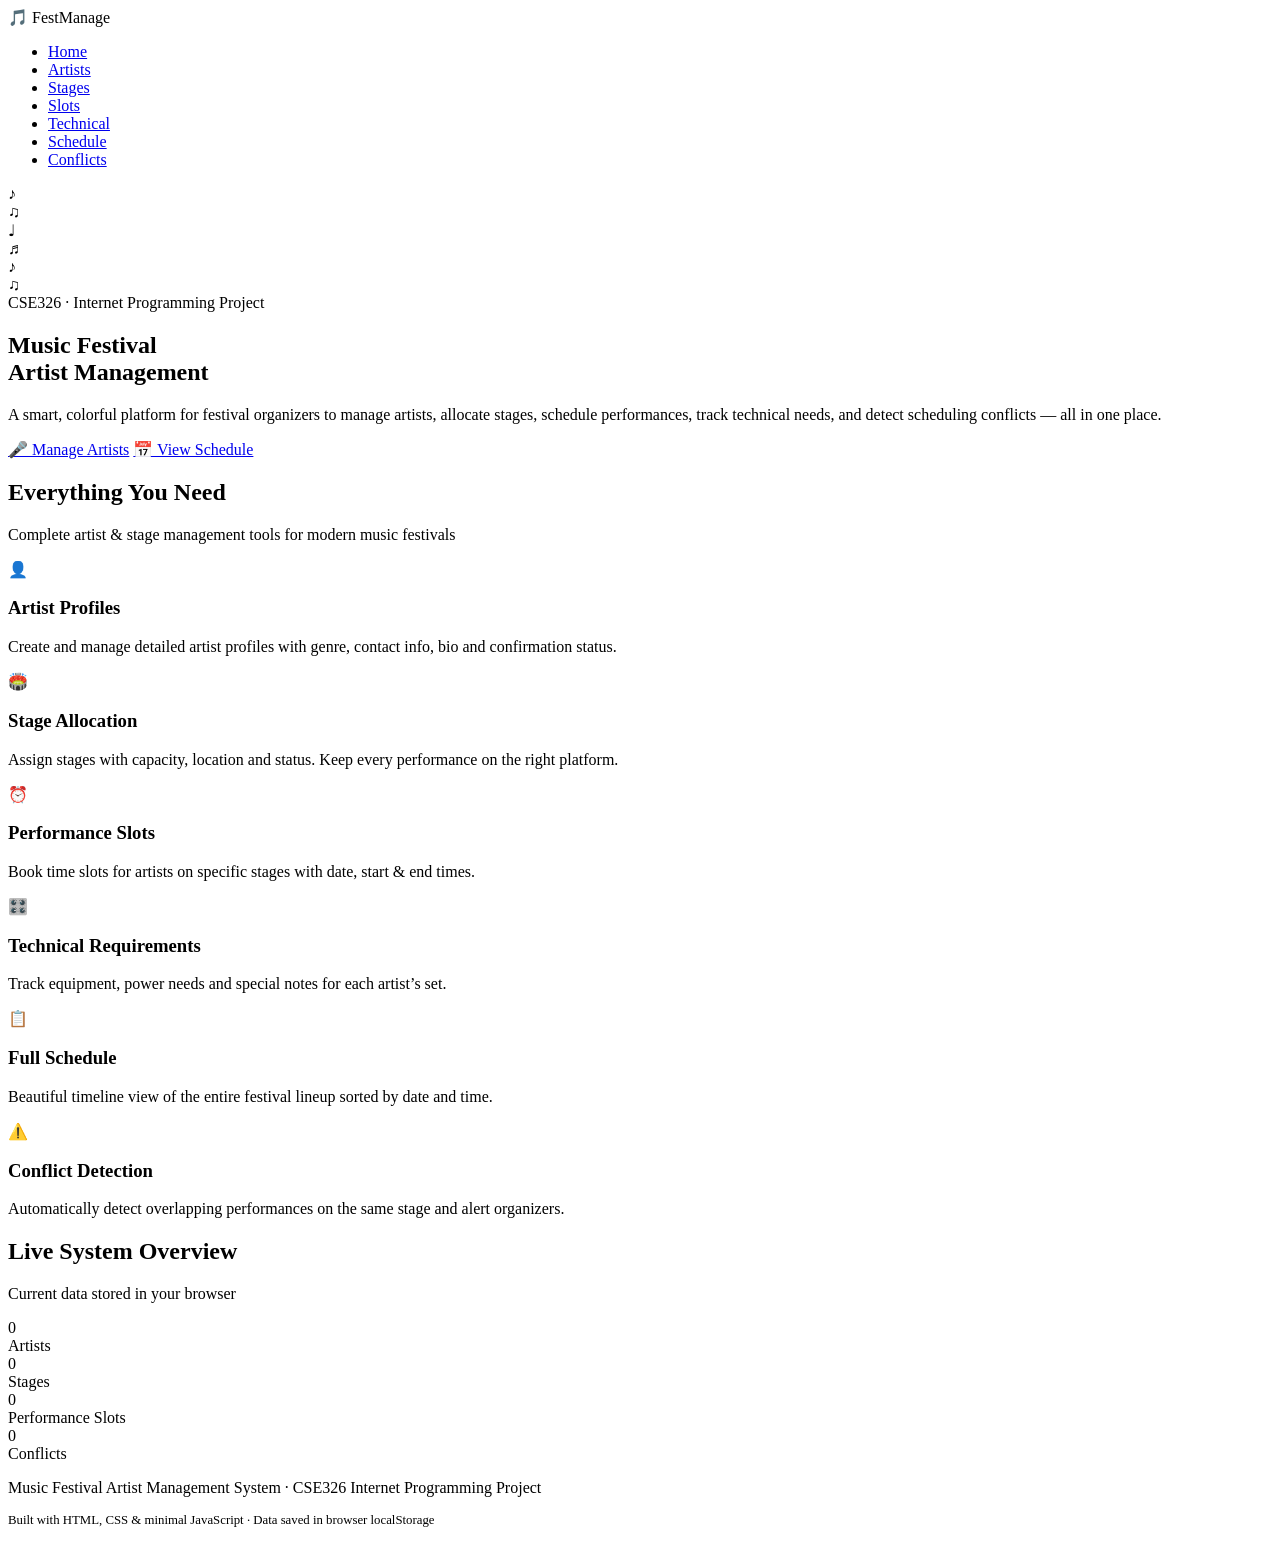
==== index.html @ 082f0dae "Add files via upload" ====
<!DOCTYPE html>
<html lang="en">
<head>
    <meta charset="UTF-8">
    <meta name="viewport" content="width=device-width, initial-scale=1.0">
    <title>Music Festival Artist Management System | CSE326 Project</title>
    <link rel="stylesheet" href="css/style.css">
</head>
<body>
    <div class="bg-animation"></div>

    <!-- Navigation -->
    <nav class="navbar">
        <div class="logo"><span>🎵</span> FestManage</div>
        <ul class="nav-links">
            <li><a href="index.html" class="active">Home</a></li>
            <li><a href="artists.html">Artists</a></li>
            <li><a href="stages.html">Stages</a></li>
            <li><a href="slots.html">Slots</a></li>
            <li><a href="technical.html">Technical</a></li>
            <li><a href="schedule.html">Schedule</a></li>
            <li><a href="conflicts.html">Conflicts</a></li>
        </ul>
        <div class="menu-toggle" onclick="toggleMenu()">
            <span></span><span></span><span></span>
        </div>
    </nav>

    <!-- Hero Section -->
    <section class="hero">
        <div class="music-notes">
            <div class="note">♪</div>
            <div class="note">♫</div>
            <div class="note">♩</div>
            <div class="note">♬</div>
            <div class="note">♪</div>
            <div class="note">♫</div>
        </div>

        <div class="hero-badge">CSE326 · Internet Programming Project</div>
        <h1>Music Festival<br>Artist Management</h1>
        <p>
            A smart, colorful platform for festival organizers to manage artists, 
            allocate stages, schedule performances, track technical needs, 
            and detect scheduling conflicts — all in one place.
        </p>
        <div class="hero-buttons">
            <a href="artists.html" class="btn btn-primary">🎤 Manage Artists</a>
            <a href="schedule.html" class="btn btn-secondary">📅 View Schedule</a>
        </div>
    </section>

    <!-- Features -->
    <section class="section">
        <div class="section-header">
            <h2>Everything You Need</h2>
            <p>Complete artist & stage management tools for modern music festivals</p>
        </div>

        <div class="features-grid">
            <div class="feature-card">
                <div class="feature-icon">👤</div>
                <h3>Artist Profiles</h3>
                <p>Create and manage detailed artist profiles with genre, contact info, bio and confirmation status.</p>
            </div>
            <div class="feature-card">
                <div class="feature-icon">🏟️</div>
                <h3>Stage Allocation</h3>
                <p>Assign stages with capacity, location and status. Keep every performance on the right platform.</p>
            </div>
            <div class="feature-card">
                <div class="feature-icon">⏰</div>
                <h3>Performance Slots</h3>
                <p>Book time slots for artists on specific stages with date, start & end times.</p>
            </div>
            <div class="feature-card">
                <div class="feature-icon">🎛️</div>
                <h3>Technical Requirements</h3>
                <p>Track equipment, power needs and special notes for each artist’s set.</p>
            </div>
            <div class="feature-card">
                <div class="feature-icon">📋</div>
                <h3>Full Schedule</h3>
                <p>Beautiful timeline view of the entire festival lineup sorted by date and time.</p>
            </div>
            <div class="feature-card">
                <div class="feature-icon">⚠️</div>
                <h3>Conflict Detection</h3>
                <p>Automatically detect overlapping performances on the same stage and alert organizers.</p>
            </div>
        </div>
    </section>

    <!-- Quick Stats Preview -->
    <section class="section" style="padding-top:0">
        <div class="section-header">
            <h2>Live System Overview</h2>
            <p>Current data stored in your browser</p>
        </div>
        <div class="stats-row">
            <div class="stat-card">
                <div class="stat-number" id="stat-artists">0</div>
                <div class="stat-label">Artists</div>
            </div>
            <div class="stat-card">
                <div class="stat-number" id="stat-stages">0</div>
                <div class="stat-label">Stages</div>
            </div>
            <div class="stat-card">
                <div class="stat-number" id="stat-slots">0</div>
                <div class="stat-label">Performance Slots</div>
            </div>
            <div class="stat-card">
                <div class="stat-number" id="stat-conflicts">0</div>
                <div class="stat-label">Conflicts</div>
            </div>
        </div>
    </section>

    <footer>
        <p>Music Festival Artist Management System · CSE326 Internet Programming Project</p>
        <p style="margin-top:0.4rem;font-size:0.8rem">Built with HTML, CSS & minimal JavaScript · Data saved in browser localStorage</p>
    </footer>

    <div id="toast" class="toast"></div>
    <script src="js/app.js"></script>
</body>
</html>
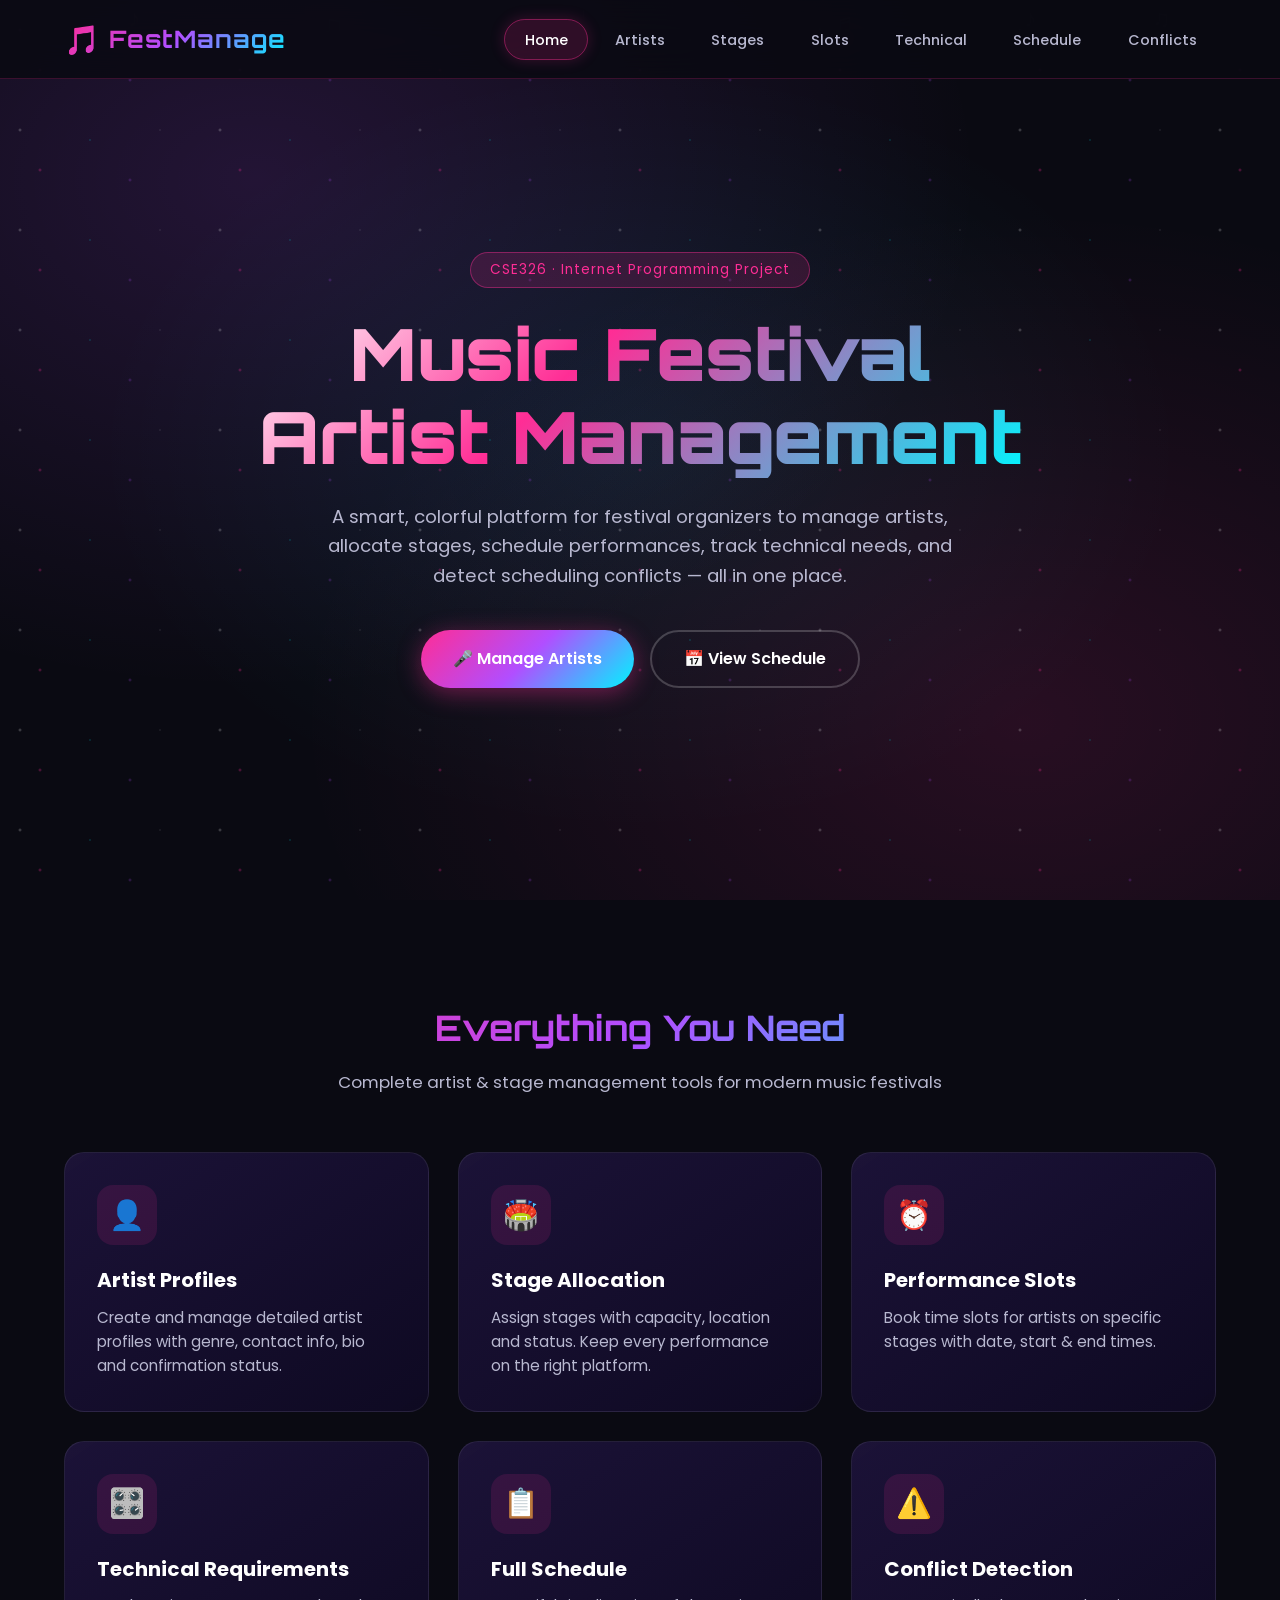
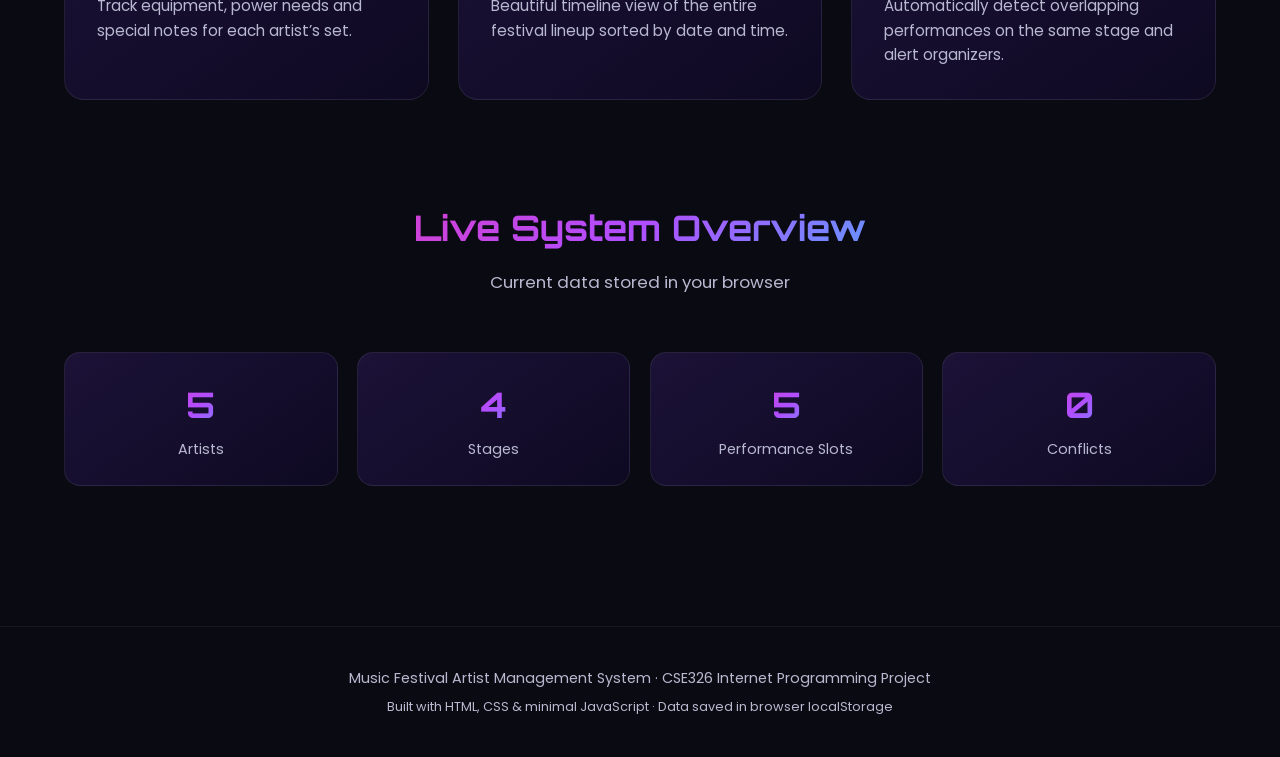
==== commit 843dd3a9: "update" ====
--- a/index.html
+++ b/index.html
@@ -4,7 +4,7 @@
     <meta charset="UTF-8">
     <meta name="viewport" content="width=device-width, initial-scale=1.0">
     <title>Music Festival Artist Management System | CSE326 Project</title>
-    <link rel="stylesheet" href="css/style.css">
+    <link rel="stylesheet" href="style.css">
 </head>
 <body>
     <div class="bg-animation"></div>
@@ -123,6 +123,6 @@
     </footer>
 
     <div id="toast" class="toast"></div>
-    <script src="js/app.js"></script>
+    <script src="app.js"></script>
 </body>
 </html>
--- a/style.css
+++ b/style.css
@@ -0,0 +1,883 @@
+/* ============================================
+   MUSIC FESTIVAL ARTIST MANAGEMENT SYSTEM
+   CSE326 - Internet Programming Project
+   Beautiful Neon Festival Theme
+============================================ */
+
+@import url('https://fonts.googleapis.com/css2?family=Poppins:wght@300;400;500;600;700;800&family=Orbitron:wght@500;700;900&display=swap');
+
+:root {
+    --bg-dark: #0a0a12;
+    --bg-card: rgba(20, 15, 40, 0.75);
+    --bg-glass: rgba(255, 255, 255, 0.05);
+    --neon-pink: #ff2d95;
+    --neon-cyan: #00f5ff;
+    --neon-purple: #b14eff;
+    --neon-orange: #ff6b35;
+    --neon-yellow: #ffe66d;
+    --text-primary: #ffffff;
+    --text-secondary: #b8b8d0;
+    --border-glow: rgba(255, 45, 149, 0.3);
+    --success: #00e676;
+    --warning: #ffab00;
+    --danger: #ff1744;
+    --gradient-main: linear-gradient(135deg, #ff2d95, #b14eff, #00f5ff);
+    --gradient-card: linear-gradient(145deg, rgba(30, 20, 60, 0.9), rgba(15, 10, 35, 0.95));
+    --shadow-neon: 0 0 20px rgba(255, 45, 149, 0.4);
+    --shadow-cyan: 0 0 20px rgba(0, 245, 255, 0.3);
+}
+
+* {
+    margin: 0;
+    padding: 0;
+    box-sizing: border-box;
+}
+
+html {
+    scroll-behavior: smooth;
+}
+
+body {
+    font-family: 'Poppins', sans-serif;
+    background: var(--bg-dark);
+    color: var(--text-primary);
+    min-height: 100vh;
+    overflow-x: hidden;
+    line-height: 1.6;
+}
+
+/* Animated Background */
+.bg-animation {
+    position: fixed;
+    top: 0;
+    left: 0;
+    width: 100%;
+    height: 100%;
+    z-index: -1;
+    background: 
+        radial-gradient(ellipse at 20% 20%, rgba(177, 78, 255, 0.15) 0%, transparent 50%),
+        radial-gradient(ellipse at 80% 80%, rgba(255, 45, 149, 0.12) 0%, transparent 50%),
+        radial-gradient(ellipse at 50% 50%, rgba(0, 245, 255, 0.08) 0%, transparent 60%),
+        var(--bg-dark);
+}
+
+.bg-animation::before {
+    content: '';
+    position: absolute;
+    width: 100%;
+    height: 100%;
+    background-image: 
+        radial-gradient(2px 2px at 20px 30px, rgba(255,255,255,0.3), transparent),
+        radial-gradient(2px 2px at 40px 70px, rgba(255,45,149,0.4), transparent),
+        radial-gradient(1px 1px at 90px 40px, rgba(0,245,255,0.4), transparent),
+        radial-gradient(2px 2px at 130px 80px, rgba(177,78,255,0.3), transparent),
+        radial-gradient(1px 1px at 160px 30px, rgba(255,255,255,0.2), transparent);
+    background-size: 200px 100px;
+    animation: twinkle 8s linear infinite;
+}
+
+@keyframes twinkle {
+    0%, 100% { opacity: 0.6; }
+    50% { opacity: 1; }
+}
+
+/* ========== NAVIGATION ========== */
+.navbar {
+    position: fixed;
+    top: 0;
+    left: 0;
+    width: 100%;
+    padding: 1rem 5%;
+    display: flex;
+    justify-content: space-between;
+    align-items: center;
+    background: rgba(10, 10, 18, 0.85);
+    backdrop-filter: blur(20px);
+    border-bottom: 1px solid rgba(255, 45, 149, 0.2);
+    z-index: 1000;
+    transition: all 0.3s ease;
+}
+
+.logo {
+    font-family: 'Orbitron', sans-serif;
+    font-size: 1.5rem;
+    font-weight: 700;
+    background: var(--gradient-main);
+    -webkit-background-clip: text;
+    -webkit-text-fill-color: transparent;
+    background-clip: text;
+    letter-spacing: 1px;
+    display: flex;
+    align-items: center;
+    gap: 0.5rem;
+}
+
+.logo span {
+    font-size: 1.8rem;
+}
+
+.nav-links {
+    display: flex;
+    gap: 0.5rem;
+    list-style: none;
+}
+
+.nav-links a {
+    color: var(--text-secondary);
+    text-decoration: none;
+    padding: 0.6rem 1.2rem;
+    border-radius: 50px;
+    font-size: 0.9rem;
+    font-weight: 500;
+    transition: all 0.3s ease;
+    position: relative;
+}
+
+.nav-links a:hover,
+.nav-links a.active {
+    color: var(--text-primary);
+    background: rgba(255, 45, 149, 0.15);
+    box-shadow: 0 0 15px rgba(255, 45, 149, 0.2);
+}
+
+.nav-links a.active {
+    border: 1px solid rgba(255, 45, 149, 0.4);
+}
+
+.menu-toggle {
+    display: none;
+    flex-direction: column;
+    gap: 5px;
+    cursor: pointer;
+    padding: 5px;
+}
+
+.menu-toggle span {
+    width: 25px;
+    height: 3px;
+    background: var(--neon-pink);
+    border-radius: 3px;
+    transition: 0.3s;
+}
+
+/* ========== HERO SECTION ========== */
+.hero {
+    min-height: 100vh;
+    display: flex;
+    flex-direction: column;
+    justify-content: center;
+    align-items: center;
+    text-align: center;
+    padding: 120px 5% 80px;
+    position: relative;
+}
+
+.hero-badge {
+    display: inline-block;
+    padding: 0.4rem 1.2rem;
+    background: rgba(255, 45, 149, 0.15);
+    border: 1px solid rgba(255, 45, 149, 0.4);
+    border-radius: 50px;
+    font-size: 0.85rem;
+    color: var(--neon-pink);
+    margin-bottom: 1.5rem;
+    letter-spacing: 1px;
+    animation: pulse-glow 2s ease-in-out infinite;
+}
+
+@keyframes pulse-glow {
+    0%, 100% { box-shadow: 0 0 10px rgba(255, 45, 149, 0.3); }
+    50% { box-shadow: 0 0 25px rgba(255, 45, 149, 0.6); }
+}
+
+.hero h1 {
+    font-family: 'Orbitron', sans-serif;
+    font-size: clamp(2.5rem, 6vw, 4.5rem);
+    font-weight: 900;
+    line-height: 1.15;
+    margin-bottom: 1.5rem;
+    background: linear-gradient(135deg, #fff 0%, #ff2d95 40%, #00f5ff 100%);
+    -webkit-background-clip: text;
+    -webkit-text-fill-color: transparent;
+    background-clip: text;
+}
+
+.hero p {
+    font-size: 1.15rem;
+    color: var(--text-secondary);
+    max-width: 650px;
+    margin-bottom: 2.5rem;
+}
+
+.hero-buttons {
+    display: flex;
+    gap: 1rem;
+    flex-wrap: wrap;
+    justify-content: center;
+}
+
+.btn {
+    display: inline-flex;
+    align-items: center;
+    gap: 0.5rem;
+    padding: 0.9rem 2rem;
+    border-radius: 50px;
+    font-weight: 600;
+    font-size: 1rem;
+    text-decoration: none;
+    cursor: pointer;
+    border: none;
+    transition: all 0.3s ease;
+    font-family: 'Poppins', sans-serif;
+}
+
+.btn-primary {
+    background: var(--gradient-main);
+    color: white;
+    box-shadow: 0 5px 25px rgba(255, 45, 149, 0.4);
+}
+
+.btn-primary:hover {
+    transform: translateY(-3px);
+    box-shadow: 0 8px 35px rgba(255, 45, 149, 0.6);
+}
+
+.btn-secondary {
+    background: transparent;
+    color: var(--text-primary);
+    border: 2px solid rgba(255, 255, 255, 0.2);
+}
+
+.btn-secondary:hover {
+    border-color: var(--neon-cyan);
+    color: var(--neon-cyan);
+    box-shadow: var(--shadow-cyan);
+}
+
+.btn-sm {
+    padding: 0.5rem 1.2rem;
+    font-size: 0.85rem;
+}
+
+.btn-success {
+    background: linear-gradient(135deg, #00c853, #00e676);
+    color: white;
+}
+
+.btn-danger {
+    background: linear-gradient(135deg, #ff1744, #ff5252);
+    color: white;
+}
+
+.btn-warning {
+    background: linear-gradient(135deg, #ff6b35, #ffab00);
+    color: white;
+}
+
+/* Floating Music Notes Animation */
+.music-notes {
+    position: absolute;
+    width: 100%;
+    height: 100%;
+    top: 0;
+    left: 0;
+    pointer-events: none;
+    overflow: hidden;
+}
+
+.note {
+    position: absolute;
+    font-size: 1.5rem;
+    opacity: 0.15;
+    animation: float-up 12s linear infinite;
+}
+
+.note:nth-child(1) { left: 10%; animation-delay: 0s; }
+.note:nth-child(2) { left: 25%; animation-delay: 2s; font-size: 2rem; }
+.note:nth-child(3) { left: 45%; animation-delay: 4s; }
+.note:nth-child(4) { left: 65%; animation-delay: 1s; font-size: 1.8rem; }
+.note:nth-child(5) { left: 80%; animation-delay: 3s; }
+.note:nth-child(6) { left: 90%; animation-delay: 5s; }
+
+@keyframes float-up {
+    0% { transform: translateY(100vh) rotate(0deg); opacity: 0; }
+    10% { opacity: 0.2; }
+    90% { opacity: 0.15; }
+    100% { transform: translateY(-20vh) rotate(360deg); opacity: 0; }
+}
+
+/* ========== FEATURES SECTION ========== */
+.section {
+    padding: 100px 5%;
+    max-width: 1400px;
+    margin: 0 auto;
+}
+
+.section-header {
+    text-align: center;
+    margin-bottom: 3.5rem;
+}
+
+.section-header h2 {
+    font-family: 'Orbitron', sans-serif;
+    font-size: 2.2rem;
+    margin-bottom: 0.8rem;
+    background: var(--gradient-main);
+    -webkit-background-clip: text;
+    -webkit-text-fill-color: transparent;
+    background-clip: text;
+}
+
+.section-header p {
+    color: var(--text-secondary);
+    font-size: 1.05rem;
+}
+
+.features-grid {
+    display: grid;
+    grid-template-columns: repeat(auto-fit, minmax(280px, 1fr));
+    gap: 1.8rem;
+}
+
+.feature-card {
+    background: var(--gradient-card);
+    border: 1px solid rgba(255, 255, 255, 0.08);
+    border-radius: 20px;
+    padding: 2rem;
+    transition: all 0.4s ease;
+    position: relative;
+    overflow: hidden;
+}
+
+.feature-card::before {
+    content: '';
+    position: absolute;
+    top: 0;
+    left: 0;
+    width: 100%;
+    height: 3px;
+    background: var(--gradient-main);
+    transform: scaleX(0);
+    transition: transform 0.4s ease;
+}
+
+.feature-card:hover {
+    transform: translateY(-8px);
+    border-color: rgba(255, 45, 149, 0.3);
+    box-shadow: 0 15px 40px rgba(0, 0, 0, 0.4), var(--shadow-neon);
+}
+
+.feature-card:hover::before {
+    transform: scaleX(1);
+}
+
+.feature-icon {
+    width: 60px;
+    height: 60px;
+    border-radius: 16px;
+    display: flex;
+    align-items: center;
+    justify-content: center;
+    font-size: 1.8rem;
+    margin-bottom: 1.2rem;
+    background: rgba(255, 45, 149, 0.12);
+}
+
+.feature-card h3 {
+    font-size: 1.25rem;
+    margin-bottom: 0.6rem;
+}
+
+.feature-card p {
+    color: var(--text-secondary);
+    font-size: 0.95rem;
+}
+
+/* ========== PAGE LAYOUT (Dashboard style) ========== */
+.page-container {
+    padding: 100px 5% 60px;
+    max-width: 1400px;
+    margin: 0 auto;
+    min-height: 100vh;
+}
+
+.page-title {
+    display: flex;
+    justify-content: space-between;
+    align-items: center;
+    margin-bottom: 2rem;
+    flex-wrap: wrap;
+    gap: 1rem;
+}
+
+.page-title h1 {
+    font-family: 'Orbitron', sans-serif;
+    font-size: 2rem;
+    background: var(--gradient-main);
+    -webkit-background-clip: text;
+    -webkit-text-fill-color: transparent;
+    background-clip: text;
+}
+
+/* ========== CARDS & GRIDS ========== */
+.card-grid {
+    display: grid;
+    grid-template-columns: repeat(auto-fill, minmax(300px, 1fr));
+    gap: 1.5rem;
+}
+
+.artist-card, .stage-card, .slot-card, .tech-card {
+    background: var(--gradient-card);
+    border: 1px solid rgba(255, 255, 255, 0.08);
+    border-radius: 18px;
+    padding: 1.5rem;
+    transition: all 0.3s ease;
+    position: relative;
+}
+
+.artist-card:hover, .stage-card:hover {
+    transform: translateY(-5px);
+    border-color: rgba(0, 245, 255, 0.3);
+    box-shadow: var(--shadow-cyan);
+}
+
+.artist-avatar {
+    width: 70px;
+    height: 70px;
+    border-radius: 50%;
+    background: var(--gradient-main);
+    display: flex;
+    align-items: center;
+    justify-content: center;
+    font-size: 1.8rem;
+    font-weight: 700;
+    margin-bottom: 1rem;
+    box-shadow: 0 0 20px rgba(255, 45, 149, 0.4);
+}
+
+.artist-card h3 {
+    font-size: 1.2rem;
+    margin-bottom: 0.3rem;
+}
+
+.artist-genre {
+    display: inline-block;
+    padding: 0.25rem 0.8rem;
+    background: rgba(0, 245, 255, 0.15);
+    color: var(--neon-cyan);
+    border-radius: 20px;
+    font-size: 0.8rem;
+    margin-bottom: 0.8rem;
+}
+
+.artist-info {
+    color: var(--text-secondary);
+    font-size: 0.9rem;
+    margin-bottom: 0.4rem;
+}
+
+.artist-info strong {
+    color: var(--text-primary);
+}
+
+.status-badge {
+    display: inline-block;
+    padding: 0.25rem 0.7rem;
+    border-radius: 20px;
+    font-size: 0.75rem;
+    font-weight: 600;
+}
+
+.status-confirmed {
+    background: rgba(0, 230, 118, 0.15);
+    color: var(--success);
+}
+
+.status-pending {
+    background: rgba(255, 171, 0, 0.15);
+    color: var(--warning);
+}
+
+.status-conflict {
+    background: rgba(255, 23, 68, 0.15);
+    color: var(--danger);
+}
+
+/* ========== FORMS ========== */
+.form-card {
+    background: var(--gradient-card);
+    border: 1px solid rgba(255, 255, 255, 0.1);
+    border-radius: 20px;
+    padding: 2rem;
+    margin-bottom: 2rem;
+}
+
+.form-card h2 {
+    font-size: 1.3rem;
+    margin-bottom: 1.5rem;
+    color: var(--neon-cyan);
+}
+
+.form-grid {
+    display: grid;
+    grid-template-columns: repeat(auto-fit, minmax(220px, 1fr));
+    gap: 1.2rem;
+}
+
+.form-group {
+    margin-bottom: 1rem;
+}
+
+.form-group label {
+    display: block;
+    margin-bottom: 0.4rem;
+    font-size: 0.9rem;
+    color: var(--text-secondary);
+    font-weight: 500;
+}
+
+.form-group input,
+.form-group select,
+.form-group textarea {
+    width: 100%;
+    padding: 0.75rem 1rem;
+    background: rgba(255, 255, 255, 0.05);
+    border: 1px solid rgba(255, 255, 255, 0.12);
+    border-radius: 12px;
+    color: var(--text-primary);
+    font-family: 'Poppins', sans-serif;
+    font-size: 0.95rem;
+    transition: all 0.3s ease;
+}
+
+.form-group input:focus,
+.form-group select:focus,
+.form-group textarea:focus {
+    outline: none;
+    border-color: var(--neon-pink);
+    box-shadow: 0 0 0 3px rgba(255, 45, 149, 0.15);
+}
+
+.form-group textarea {
+    resize: vertical;
+    min-height: 90px;
+}
+
+.form-group select {
+    cursor: pointer;
+}
+
+.form-group select option {
+    background: #1a1230;
+    color: white;
+}
+
+/* ========== TABLE / SCHEDULE ========== */
+.table-wrapper {
+    overflow-x: auto;
+    border-radius: 16px;
+    border: 1px solid rgba(255, 255, 255, 0.08);
+}
+
+table {
+    width: 100%;
+    border-collapse: collapse;
+    background: var(--gradient-card);
+}
+
+th {
+    background: rgba(255, 45, 149, 0.1);
+    padding: 1rem 1.2rem;
+    text-align: left;
+    font-weight: 600;
+    font-size: 0.9rem;
+    color: var(--neon-pink);
+    white-space: nowrap;
+}
+
+td {
+    padding: 1rem 1.2rem;
+    border-top: 1px solid rgba(255, 255, 255, 0.05);
+    font-size: 0.9rem;
+    color: var(--text-secondary);
+}
+
+tr:hover td {
+    background: rgba(255, 255, 255, 0.03);
+    color: var(--text-primary);
+}
+
+/* ========== STATS CARDS ========== */
+.stats-row {
+    display: grid;
+    grid-template-columns: repeat(auto-fit, minmax(180px, 1fr));
+    gap: 1.2rem;
+    margin-bottom: 2.5rem;
+}
+
+.stat-card {
+    background: var(--gradient-card);
+    border: 1px solid rgba(255, 255, 255, 0.08);
+    border-radius: 16px;
+    padding: 1.5rem;
+    text-align: center;
+    transition: 0.3s;
+}
+
+.stat-card:hover {
+    border-color: rgba(0, 245, 255, 0.3);
+}
+
+.stat-number {
+    font-family: 'Orbitron', sans-serif;
+    font-size: 2.2rem;
+    font-weight: 700;
+    background: var(--gradient-main);
+    -webkit-background-clip: text;
+    -webkit-text-fill-color: transparent;
+    background-clip: text;
+}
+
+.stat-label {
+    color: var(--text-secondary);
+    font-size: 0.9rem;
+    margin-top: 0.3rem;
+}
+
+/* ========== CONFLICT ALERT ========== */
+.conflict-box {
+    background: rgba(255, 23, 68, 0.1);
+    border: 1px solid rgba(255, 23, 68, 0.4);
+    border-radius: 16px;
+    padding: 1.5rem;
+    margin-bottom: 1.5rem;
+}
+
+.conflict-box h3 {
+    color: var(--danger);
+    margin-bottom: 0.8rem;
+    display: flex;
+    align-items: center;
+    gap: 0.5rem;
+}
+
+.conflict-item {
+    background: rgba(0, 0, 0, 0.3);
+    padding: 1rem;
+    border-radius: 12px;
+    margin-bottom: 0.8rem;
+    font-size: 0.9rem;
+}
+
+.no-conflict {
+    background: rgba(0, 230, 118, 0.1);
+    border: 1px solid rgba(0, 230, 118, 0.3);
+    border-radius: 16px;
+    padding: 2rem;
+    text-align: center;
+}
+
+.no-conflict h3 {
+    color: var(--success);
+    margin-bottom: 0.5rem;
+}
+
+/* ========== TIMELINE / SCHEDULE VIEW ========== */
+.timeline {
+    position: relative;
+    padding-left: 30px;
+}
+
+.timeline::before {
+    content: '';
+    position: absolute;
+    left: 10px;
+    top: 0;
+    bottom: 0;
+    width: 3px;
+    background: linear-gradient(to bottom, var(--neon-pink), var(--neon-cyan));
+    border-radius: 3px;
+}
+
+.timeline-item {
+    position: relative;
+    margin-bottom: 1.8rem;
+    background: var(--gradient-card);
+    border: 1px solid rgba(255, 255, 255, 0.08);
+    border-radius: 14px;
+    padding: 1.2rem 1.5rem;
+}
+
+.timeline-item::before {
+    content: '';
+    position: absolute;
+    left: -26px;
+    top: 20px;
+    width: 14px;
+    height: 14px;
+    border-radius: 50%;
+    background: var(--neon-pink);
+    box-shadow: 0 0 12px var(--neon-pink);
+}
+
+.timeline-time {
+    font-family: 'Orbitron', sans-serif;
+    color: var(--neon-cyan);
+    font-size: 0.9rem;
+    margin-bottom: 0.4rem;
+}
+
+.timeline-stage {
+    display: inline-block;
+    padding: 0.2rem 0.7rem;
+    background: rgba(177, 78, 255, 0.2);
+    color: var(--neon-purple);
+    border-radius: 12px;
+    font-size: 0.8rem;
+    margin-left: 0.5rem;
+}
+
+/* ========== FOOTER ========== */
+footer {
+    text-align: center;
+    padding: 2.5rem 5%;
+    border-top: 1px solid rgba(255, 255, 255, 0.06);
+    color: var(--text-secondary);
+    font-size: 0.9rem;
+}
+
+footer a {
+    color: var(--neon-pink);
+    text-decoration: none;
+}
+
+/* ========== MODAL ========== */
+.modal-overlay {
+    position: fixed;
+    top: 0;
+    left: 0;
+    width: 100%;
+    height: 100%;
+    background: rgba(0, 0, 0, 0.75);
+    backdrop-filter: blur(8px);
+    display: none;
+    justify-content: center;
+    align-items: center;
+    z-index: 2000;
+    padding: 1rem;
+}
+
+.modal-overlay.active {
+    display: flex;
+}
+
+.modal {
+    background: var(--gradient-card);
+    border: 1px solid rgba(255, 45, 149, 0.3);
+    border-radius: 20px;
+    padding: 2rem;
+    width: 100%;
+    max-width: 500px;
+    max-height: 90vh;
+    overflow-y: auto;
+    animation: modalIn 0.3s ease;
+}
+
+@keyframes modalIn {
+    from { transform: scale(0.9); opacity: 0; }
+    to { transform: scale(1); opacity: 1; }
+}
+
+.modal h2 {
+    margin-bottom: 1.5rem;
+    color: var(--neon-cyan);
+}
+
+.modal-actions {
+    display: flex;
+    gap: 0.8rem;
+    margin-top: 1.5rem;
+    justify-content: flex-end;
+}
+
+/* ========== ALERT / TOAST ========== */
+.toast {
+    position: fixed;
+    bottom: 30px;
+    right: 30px;
+    background: var(--gradient-card);
+    border: 1px solid rgba(0, 230, 118, 0.4);
+    padding: 1rem 1.5rem;
+    border-radius: 12px;
+    box-shadow: 0 10px 30px rgba(0, 0, 0, 0.4);
+    z-index: 3000;
+    transform: translateY(100px);
+    opacity: 0;
+    transition: all 0.4s ease;
+}
+
+.toast.show {
+    transform: translateY(0);
+    opacity: 1;
+}
+
+/* ========== RESPONSIVE ========== */
+@media (max-width: 768px) {
+    .nav-links {
+        display: none;
+        position: absolute;
+        top: 70px;
+        left: 0;
+        width: 100%;
+        background: rgba(10, 10, 18, 0.98);
+        flex-direction: column;
+        padding: 1rem;
+        border-bottom: 1px solid rgba(255, 45, 149, 0.2);
+    }
+
+    .nav-links.active {
+        display: flex;
+    }
+
+    .menu-toggle {
+        display: flex;
+    }
+
+    .hero h1 {
+        font-size: 2.2rem;
+    }
+
+    .page-title {
+        flex-direction: column;
+        align-items: flex-start;
+    }
+
+    .stats-row {
+        grid-template-columns: repeat(2, 1fr);
+    }
+}
+
+/* Utility */
+.hidden {
+    display: none !important;
+}
+
+.text-center {
+    text-align: center;
+}
+
+.mt-2 {
+    margin-top: 1.5rem;
+}
+
+.mb-2 {
+    margin-bottom: 1.5rem;
+}
+
+.flex-between {
+    display: flex;
+    justify-content: space-between;
+    align-items: center;
+    flex-wrap: wrap;
+    gap: 0.8rem;
+}
